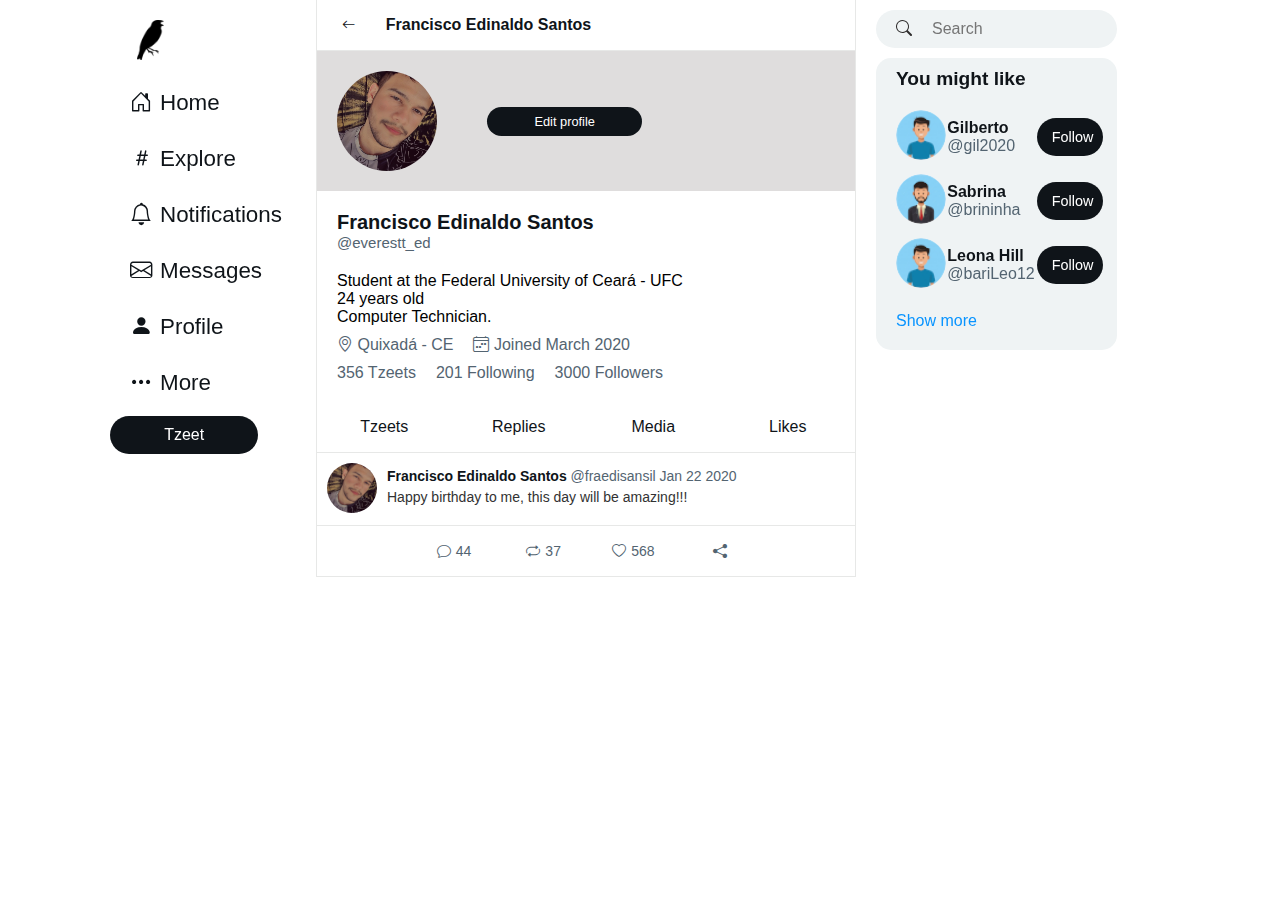
==== profile.html @ 6723d8dc "LE-04 Concluída." ====
<!DOCTYPE html>
<html lang="pt-BR">
<head>
    <meta charset="UTF-8">
    <meta name="viewport" content="width=device-width, initial-scale=1.0">
    <link href="https://cdn.jsdelivr.net/npm/bootstrap-icons/font/bootstrap-icons.css" rel="stylesheet">
    <title>Tzeeter - Perfil de Francisco</title>
    <link rel="stylesheet" href="css/style.css">
    <script src="js/app.js" defer></script>
</head>
<body>
    <main>
        <div class="coluna-esquerda">
            <nav class="navigation">
                <div class="tiziu-icon">
                    <a href="index.html">
                        <img src="img/icone_tiziu.png" alt="Imagem do ícone do site">
                    </a>
                </div>            
                <ul>
                    <li><a href="index.html">
                        <i class="bi bi-house-door"></i>
                        <span class="text-navbar"> Home</span></a>
                    </li>
                    <li>
                        <a href="#">
                            <i class="bi bi-hash"></i> 
                            <span class="text-navbar"> Explore</span>
                        </a>
                    </li>
                    <li>
                        <a href="#">
                            <i class="bi bi-bell"></i> 
                            <span class="text-navbar"> Notifications</span> 
                        </a>
                    </li>
                    <li>
                        <a href="#">
                            <i class="bi bi-envelope"></i>
                            <span class="text-navbar"> Messages</span>  
                        </a>
                    </li>
                    <li>
                        <a href="profile.html">
                            <i class="bi bi-person-fill"></i>
                            <span class="text-navbar"> Profile</span>
                        </a>
                    </li>
                    <li>
                        <a href="#">
                            <i class="bi bi-three-dots"></i>
                            <span class="text-navbar">More</span> 
                        </a>
                    </li>
                    <li>
                        <button id="button-tzeet" class="button">Tzeet</button>
                        <button id="button-tzeet-icon" class="button">
                            <i class="bi bi-pencil-square"></i>
                        </button>
                    </li>
                </ul>
            </nav>
        </div>

        <!-- Segunda Coluna: Conteúdo principal (Perfil, Estatísticas e Publicações) -->
        <div class="coluna-central">
            <div class="back-area">
                <button class="button button-back">
                    <i class="bi bi-arrow-left"></i>
                </button>
                <div class="display-name">
                    <span id="display-name-back-area">Francisco Edinaldo Santos</span>
                </div>
            </div>
            <header class="profile">
                <div class="profile-exibition">
                    <img src="img/fotodousuario.jpg" alt="Foto de perfil de Francisco Edinaldo Santos" id="photo-profile">
                    <button class="button button-edit-profile">Edit profile</button>
                </div>
                <div class="username-profile username-profile-header">
                    <div class="display-name">
                        <span id="display-name-header">Francisco Edinaldo Santos</span>
                    </div>
                    <div class="handle">
                        <span id="handle-header">@everestt_ed</span>
                    </div>
                </div>
                <p id="description-profile">
                    Student at the Federal University of Ceará - UFC<br>24 years old<br>Computer Technician.
                </p>
                <ul>
                    <li>
                        <a href="#" class="localizacao">
                            <i class="bi bi-geo-alt"></i>
                            Quixadá - CE
                        </a>
                    </li>
                    <li>
                        <a href="#" class="data_de_ingresso">
                            <i class="bi bi-calendar4-week"></i>
                            Joined March 2020
                        </a>
                    </li>
                </ul>
            </header>

            <!-- Estatísticas -->
            <div class="statistics">
                <ul>
                    <li><a href="#"><span class="numero">356</span> Tzeets</a></li>
                    <li><a href="#"><span class="numero">201</span> Following</a></li>
                    <li><a href="#"><span class="numero">3000</span> Followers</a></li>
                </ul>
            </div>

            <!-- Navegação de Publicações -->
            <nav class="publications">
                <div class="item"><a href="#">Tzeets</a></div>
                <div class="item"><a href="#">Replies</a></div>
                <div class="item"><a href="#">Media</a></div>
                <div class="item"><a href="#">Likes</a></div>
            </nav>

            <!-- Publicação -->
            <article class="post">
                <div class="post-header">
                    <img src="img/fotodousuariop.jpg" alt="ícone do usuário" class="icon-user">
                    <div class="user-and-content">
                        <a href="#">
                            <span class="display-name display-name-post">Francisco Edinaldo Santos </span> 
                            <span class="handle handle-post">@fraedisansil </span>
                            <span class="data-tzeet">Jan 22 2020</span>
                        </a>
                        <div class="content">
                            <p class="post-text">Happy birthday to me, this day will be amazing!!!</p>
                        </div>
                    </div>
                </div>
                <div class="actions">
                    <div></div>
                    <div class="item">
                        <a href="#" class="reply">
                            <i class="bi bi-chat"></i> 
                            <span class="number-replys">44</span>
                        </a>
                    </div>
                    <div class="item">
                        <a href="#" class="retzeet">
                            <i class="bi bi-repeat" ></i>
                            <span class="number-retzeets"> 37</span>
                        </a>
                    </div>
                    <div class="item">
                        <a href="#" class="like">
                            <i class="bi bi-heart"></i>
                            <span class="number-likes"> 568</span>
                        </a>
                    </div>
                    <div class="item">
                        <a href="#" class="share">
                            <i class="bi bi-share-fill"></i>
                        </a>
                    </div>
                    <div></div>
                </div>
            </article>
        </div>

        <div class="coluna-direita">
            <div class="find-users">
                <form action="/search" method="get" class="search-form">
                    <div class="search-icon">
                        <i class="bi bi-search"></i>
                    </div>
                    <input type="text" name="query" placeholder="Search" required>
                </form>
                <aside aria-label="who-to-follow" class="side-bar-follow">
                    <div class="title-box-recommend">
                        <h1>You might like </h1>
                    </div>
                    <ul>
                        <li>
                            <div class="profile-recommended">
                                <div class="icon-profile">
                                    <a href="#">
                                        <img src="img/profile-icon-1.jpg" alt="profile-picture-fulano">
                                    </a>
                                </div>
                                <div class="username-profile">
                                    <div class="display-name">
                                        <a href="#">Gilberto</a>
                                    </div>
                                    <div class="handle">
                                        <a href="#">@gil2020</a>
                                    </div>
                                </div>
                                <button class="button-follow">Follow</button>
                            </div>
                        </li>
                        <li>
                            <div class="profile-recommended">
                                <div class="icon-profile">
                                    <a href="#">
                                        <img src="img/profile-icon-2.jpg" alt="profile-picture-siclano">
                                    </a>
                                </div>
                                <div class="username-profile">
                                    <div class="display-name">
                                        <a href="">Sabrina</a>
                                    </div>
                                    <div class="handle">
                                        <a href="">@brininha</a>
                                    </div>
                                </div>
                                <button class="button-follow">Follow</button>
                            </div>
                        </li>
                        <li>
                            <div class="profile-recommended">
                                <div class="icon-profile">
                                    <a href="#">
                                        <img src="img/profile-icon-1.jpg" alt="profile-picture-beltrano">
                                    </a>
                                </div>
                                <div class="username-profile">
                                    <div class="display-name">
                                        <a href="#">Leona Hill</a>
                                    </div>
                                    <div class="handle">
                                        <a href="#">@bariLeo12</a>
                                    </div>
                                </div>
                                <button class="button-follow">Follow</button>
                            </div>
                        </li>
                    </ul>
                    <a href="#" id="show-more-profiles-link">Show more</a>
                </aside>
            </div>
        </div>
    </main>

    <div class="modal-overlay" id="modal-send-tzeet" role="dialog" aria-modal="true">
        <div class="modal-content">
            <button class="close-modal" id="close-modal">&times;</button>
            <div class="area-to-send-tzeet">
                <img id="profile-pic-to-send-tzeeter" src="img/fotodousuariop.jpg" alt="ícone do usuário" class="icon-user">
                <div class="send-tzeet">
                    <form id="form-to-send-tzeet" action="/publish" method="post">
                        <div id="textarea-and-link">
                            <textarea id="tzeet-content" name="tzeet-content" rows="3" placeholder="What is happening?" required></textarea>
                            <a id="link-everyone-can-reply" href="#">
                                <div>
                                    <i class="bi bi-globe"></i>
                                    <span>Everyone can reply</span>
                                </div>
                            </a>
                        </div>
                        <div class="tzeet-footer">
                            <div class="tzeet-multimedia">
                                <a href="#">
                                    <i class="bi bi-image"></i> 
                                </a>
                                <a href="#">
                                    <i class="bi bi-filetype-gif"></i> 
                                </a>
                                <a href="#">
                                    <i class="bi bi-emoji-smile"></i>
                                </a>
                                <a href="#">
                                    <i class="bi bi-bar-chart"></i>
                                </a>
                                <a href="#">
                                    <i class="bi bi-calendar-event"></i>
                                </a>
                                <a href="#">
                                    <i class="bi bi-geo-alt"></i>   
                                </a>
                            </div>
                            <div class="tzeet-status-and-send">
                                <span id="count-char" style="display: none;"></span>
                                <span class="separator">|</span>
                                <a href="#" class="add-tzeet">
                                    <i class="bi bi-plus-circle"></i>
                                </a>
                                <button id="button-send-tzeet" type="submit" aria-label="post tzeet" disabled>Send</button>
                            </div>
                        </div>
                    </form>
                </div>
            </div>
        </div>
    </div>
</body>
</html>
---- css/style.css ----
@charset "UTF-8";


:root {
    --color-A: rgb(15, 20, 25); 
    --color-B: rgb(83, 100, 113);
    --color-C: rgb(239, 243, 244);
    --color-button-p-retzeet: rgba(0, 186, 124, 1);
    --color-button-p-reply-and-share: rgba(29, 155, 240, 1);
    --color-button-p-like: rgba(249, 24, 128, 1);
    --color-post: rgb(50, 50, 50);
    --color-post-hover: rgba(0, 0, 0, 0.03);
    --color-search-icon: #2e2c2c;
    --color-button-show-more: rgb(9, 148, 255);
    --color-button-hover: rgb(57, 57, 57);
    --color-background-hover: rgba(15, 25, 20, 0.1);
}

/*Configurações Globais -----------------------------------------------------------------*/
* {
    font-family: 'Arial', sans-serif; 
    margin: 0;
    padding: 0;
    list-style-type: none;
    text-decoration: none;
}

/*Configuração das colunas --------------------------------------------------------------*/
main {
    display: grid;
    grid-template-columns: 2fr 5fr 3fr; /* 3 colunas com tamanhos diferentes */
    gap: 10px; /* Espaço entre as colunas */
    background-color: white;
    min-width: 300px;
    max-width: 1100px;
    margin: auto;
    position: relative;
}

.coluna-esquerda {
    grid-column: 1;
    position: fixed;
    overflow: hidden;
}

.coluna-central {
    grid-column: 2;
    overflow: auto;
    border-right: 1px solid rgba(15, 25, 20, 0.1);
    border-left: 1px solid rgba(15, 25, 20, 0.1);
}

.coluna-direita {
    grid-column: 3;
    position: fixed;
    overflow: hidden;
}

#button-tzeet-icon{
    display: none;
}

/*Media queries-------------------------------------------------------------------------*/
@media (max-width: 1100px) {
    main {
        grid-template-columns: 1fr 5fr 3fr;
        gap: 10px;
    }

    .text-navbar, #button-tzeet {
      display: none;
    }

    #button-tzeet-icon{
        display: block;
    }
}

@media (max-width: 890px) {
    main {
        grid-template-columns: 1fr 5fr 0fr;
        gap: 10px;
    }

    .coluna-central{
        margin-right: 30px;
    }

    .coluna-direita {
      display: none; 
    }
}

/*Botões--------------------------------------------------------------------------------*/
/*Configurando aparência padrão dos botões*/
button { 
    color: white;
    background-color: var(--color-A);
    border: none;
    transition: transform 0.3s ease;
}

/*Configurando posição e características específicas de cada botão*/

#button-tzeet{
    border-radius: 30px;
    padding: 10px 10px;
    font-size: 1rem;
    width: 70%;
    margin-bottom: 10px;
    margin-left: 20px;
}

.button-edit-profile{
    border-radius: 15px;
    padding: 7px 10px;
    font-size: 0.8rem;
    width: 30%;
}

.button-follow{
    border-radius: 30px;
    padding: 10px 15px;
    font-size: 0.9em;
    width: 4.6em;
    height: 70%;
}

.button-back {
    background-color: transparent;
    color: var(--color-A);
    border-radius: 50%;
    align-items: center;

    width: 10%;
    height: 40px;
    margin-left: 5px;
}

#button-tzeet-icon {
    background-color: var(--color-A);
    color: white;
    border-radius: 50%;
    align-items: center;

    width: 40px;
    height: 40px;
    margin-left: 40px;
}

/*Ajustando animação de transição ao passar o mouse sobre os botões*/
#button-tzeet:hover, 
.follow-button button:hover, 
.button-edit-profile:hover,
.button-follow:hover{
    background-color: var(--color-button-hover);
}

.button-back:hover{
    background-color: var(--color-background-hover);
}

/*Imagens----------------------------------------------------------------------------*/
.tiziu-icon img {
    position: relative; /* Garante que a imagem respeite a hierarquia */
    width: 1.8em; /* Largura da imagem */
    height: 1.8em; /* Altura da imagem */
    object-fit: contain; /* Ajusta a imagem sem distorção */
    z-index: 2; /* Certifica que fique acima do fundo */
    display: block; /* Remove espaços extras ao redor da imagem */
    padding-top: 10px;
}

#photo-profile {
    width: 100px; /* Defina o tamanho desejado */
    height: 100px; /* Mantenha a altura igual à largura para garantir um círculo */
    border-radius: 50%; /* Torna a imagem redonda */
    object-fit: cover; /* Garante que a imagem ocupe toda a área sem distorção */ 
}

.icon-user {
    width: 50px; /* Define o tamanho da imagem */
    height: 50px;
    border-radius: 50%; /* Torna a imagem redonda */
    object-fit: cover; /* Garante que a imagem ocupe toda a área sem distorção */
}

/*Nome de exibição e nome de usuário-------------------------------------------------*/
.display-name, 
.display-name a {
    color: var(--color-A);
    font-weight: bold; 
}

.handle, 
.handle a{
    color: var(--color-B);
}

#display-name-header{
    font-size: 20px;   
}

#handle-header {
    font-size: 15px; 
}

/*Barra de navegação lateral esquerda------------------------------------------------*/
.navigation a {
    /*Aparência*/
    display: inline-flex;
    font-size: 1.4em;
    border-radius: 20px; 
    color: var(--color-A);
    background-color: transparent;
    transition: transform 0.3s ease;

    /* Formato e Posição*/
    margin-bottom: 10px;
    margin-left: 20px;
    padding: 10px 20px; 
}

/*Efeito ao passar o mouse*/
.navigation li a:hover {
    background-color: var(--color-background-hover);
    transition: transform 0.3s ease;
}

/*Área de 'VOLTAR'---------------------------------------------------------------------*/
.back-area{
    display: inline-flex;
    background-color: transparent;
    border-bottom: 1px solid var(--color-background-hover); 
    align-items: center; 
    width: 100%;
    height: 40px;
    padding:5px 0px 5px 0px;  
}

#display-name-back-area{
    color: var(--color-A);
    margin-left: 10px;
}

/*Área de foto e botão editar perfil-------------------------------------------------*/
.profile-exibition {
    display: flex;
    align-items: center; /* Alinha verticalmente, opcional */
    background-color: rgb(223, 221, 221);
    padding: 20px 0px 20px 20px;
}

.button-edit-profile {
   margin-left: 50px;
}

/*Informações do perfil--------------------------------------------------------------*/

.username-profile-header, 
#description-profile {
    padding: 20px 0px 0px 20px;
}

.profile ul, 
.statistics ul {
    display: flex;
    
}

.profile li, .statistics li{
    padding: 10px 0px 0px 20px;
}

.profile a, .statistics a{
    color: var(--color-B);
}

/*Efeito ao passar o mouse*/
.statistics a:hover{
    text-decoration: underline;
}

/*Área dos setores de publicação------------------------------------------------------*/
.publications {
    display: grid;
    grid-template-columns: repeat(4, 1fr);
    width: 100%;
    border-bottom: 1px solid var(--color-background-hover); 
    margin-top: 20px;
}

.publications a{
    color: var(--color-A);
}

.item {
    padding: 10px;
    text-align: center;
}

/*Efeito ao passar o mouse*/
.publications div:hover {
    transform: scale(1.03); 
    background-color: var(--color-background-hover); 
    box-shadow: 0 6px 10px rgba(0, 0, 0, 0.2); 
}

/*Área de publicação-----------------------------------------------------------------*/
.post {
    display: grid;
    grid-template-rows: auto auto 1fr;
    gap: 0px; /* Define um espaço entre as colunas */
    width: 100%; /* A linha ocupa toda a largura da coluna */
    font-size: 14px;
    color: rgb(50, 50, 50); /* Cor do texto da publicação */
}

.post-header{
    display: flex;
    width: 100%;
    height: auto;
}

.icon-user{
    padding: 10px;
}

.data-tzeet {
    color: var(--color-B);
}

.content {
    padding: 5px 10px 10px 0px;
}

.user-and-content{
    width: 100%;
    padding: 15px 0px 10px 0px;
}

/*Efeito ao passar o mouse*/
.post:hover{
    background-color: var(--color-post-hover);
}

/*Ações em um post-------------------------------------------------------------------*/
.actions{
    display: grid;
    grid-template-columns: repeat(6, 1fr); 
    width: 100%;
    border-top: 0.4px solid var(--color-background-hover);
    border-bottom: 0.4px solid var(--color-background-hover);
    background-color: transparent;
}

.actions a {
    color: var(--color-B);
    background-color: transparent;
}

.item a{
    display: flex;
    width: auto;
    height: 50px;
    justify-content: center; /* Centraliza horizontalmente */
    align-items: center; /* Centraliza verticalmente */
}

.item {
    padding: 0;
}

/*Efeito ao passar o mouse */
.like:hover {
    color: var(--color-button-p-like);
}

.reply:hover {
    color: var(--color-button-p-reply-and-share);
}

.share:hover {
    color: var(--color-button-p-reply-and-share);
}

.retzeet:hover {
    color: var(--color-button-p-retzeet);
}

/*Área de recomendação de perfis e pesquisar -------------------------------------------*/
.find-users{
    margin-left: 10px;
    width: 100%;
    height: 100%;
}

.search-form {
    display: flex;
    align-items: center;
    width: 85%;
    margin-top: 10px;
    border-radius: 20px; /* Arredondado */
    background-color: rgb(239, 243, 244);
}

.search-icon {
    padding: 10px;
    background-color: transparent;
    color: #2e2c2c;
    display: flex;
    align-items: center;
    justify-content: center;
    margin-left: 10px;
}

.search-form input {
    flex: 1;
    color: var(--color-A);
    border: none; 
    outline: none;
    padding: 10px;
    font-size: 1em;
    background-color: transparent;
}

.side-bar-follow {
    display: grid;
    background-color:var(--color-C);
    margin-top: 10px;
    border-radius: 15px;
    width: 85%;
    height: auto;
}

.title-box-recommend h1{
    color: var(--color-A);
    font-size: 1.2rem;
    padding: 10px 10px 10px 20px;
}

.icon-profile a img{
    width: 50px; /* Define o tamanho da imagem */
    height: 50px;
    border-radius: 50%; /* Torna a imagem redonda */
    object-fit: cover; /* Garante que a imagem ocupe toda a área sem distorção */
}

.profile-recommended{
    display: grid;                        
    grid-template-columns: 20% 45% 35%; 
    align-items: center;
    padding: 10px 0px 0px 20px;
    width: 90%;
}

.profile-recommended .username-profile {
    margin-left: 0.5em;
}

#show-more-profiles-link {
    color:  rgb(9, 148, 255);
    font-size: 1em;
    padding: 20px 10px 20px 20px;
}

/*Efeito ao passar o mouse apenas sobre os ícones */
.reply i, 
.share i, 
.like i,
.retzeet i {
    padding: 5px;
}

.reply i:hover{
    background-color: rgba(29, 156, 240, 0.232);
    border-radius: 50%;
}

.share i:hover {
    background-color: rgba(29, 156, 240, 0.232);
    border-radius: 50%;
}

.retzeet i:hover {
    background-color: rgba(0, 186, 124, 0.246);
    border-radius: 50%;
}

.like i:hover {
    background-color: rgba(249, 24, 129, 0.235);
    border-radius: 50%;
}

/*Ícones i-------------------------------------------------------------------------*/
.navigation i {
    margin-right: 8px; /* Espaço entre o ícone e o texto */
    width: 22px; /* Define um tamanho fixo para o ícone */
    height: 22px; /* Define um tamanho fixo para o ícone */
    flex-shrink: 0; /* Evita que o ícone encolha */
}

#button-tzeet-icon i {
    margin: 0px;
}

/*---------------------------------------------------------------------------------------------*/
.home-icon-and-text{
    display: inline-flex;
    background-color: transparent;
    border-bottom: 1px solid var(--color-background-hover); 
    align-items: center; 
    width: 100%;
    height: 40px;
    padding:5px 0px 5px 0px; 
}

.bi-house-door-fill{
    width: 10%;
    height: 100%;
    font-size: 1.5em;
    text-align: center;
    justify-self: center;
    margin-top: 0.4em;
}

.home-icon-and-text h1{
     color: var(--color-A);
     font-size: 1.5em;
     margin-left: 0.2em;
     width: 90%;
}

/*Área de criar um tzeet*/
.area-to-send-tzeet{
    display: grid;
    grid-template-columns: 15% 85%;
    border-bottom: 1px solid var(--color-background-hover);
}

#profile-pic-to-send-tzeeter {
    width: 64px; 
    height: 64px; 
    border-radius: 50%; 
    object-fit: cover; 
}

.send-tzeet{
    padding: 2em 1em 1em 0;
}

#form-to-send-tzeet{
    display: flex;
    flex-direction: column;
}

#textarea-and-link{
    display: flex;
    flex-direction: column;
    border-bottom: 1px solid var(--color-background-hover);
}

#tzeet-content{
    outline: none;
    border: none;
    align-content: center;
    font-size: 1.2em;
    height: 2em;
    margin-left: 0.6em;
    resize: none;
}

#link-everyone-can-reply{
    color:rgb(9, 148, 255);
    align-content: center;
    width: 100%;
    height: 1.5em;
    margin-bottom: 0.5em;
}

#link-everyone-can-reply div{
    margin-left: 0.6em;
    font-size: 0.9em;
}

#link-everyone-can-reply:hover{
    background-color: rgba(29, 155, 240, 0.1);
   
    border-radius: 0.7em;
}

.tzeet-footer{
    display: flex;
    padding-top: 0.9em;
    gap: 2em;
}

.tzeet-multimedia {
    display: flex;
    align-items: center;
    gap: 0.5em; 
    width: 50%;
}

.tzeet-multimedia a {
    display: flex;
    align-items: center;
    justify-content: center;
    width: 3em; 
    height: 2em;
    border-radius: 50%; 
    text-decoration: none;
}

.tzeet-multimedia i {
    font-size: 1em; 
    color: var(--color-A); 
}

.tzeet-multimedia a:hover {
    background-color: rgba(29, 155, 240, 0.1);
}

.tzeet-status-and-send{
    font-size: 1em;
    align-content: center;
    text-align: right;
    width: 50%;
}

.tzeet-status-and-send i {
    font-size: 1em; 
    color: var(--color-A); 
}

.tzeet-status-and-send a {
    align-items: center;
    justify-content: center;
    width: 3em; 
    height: 2em;
    border-radius: 50%; 
    text-decoration: none;
}

.tzeet-status-and-send a:hover {
    background-color: rgba(29, 155, 240, 0.1);
}

#button-send-tzeet {
    background-color: rgb(150, 150, 150); 
    color: white;
    border: none;
    padding: 8px 16px;
    font-size: 16px;
    border-radius: 20px;
    cursor: not-allowed; 
    transition: background-color 0.3s ease;
}

#button-send-tzeet.enabled {
    background-color: var(--color-A); 
    cursor: pointer; 
}

/*Modal para enviar tzeet*/

.modal-overlay {
    display: none;
    position: fixed;
    top: 0;
    left: 0;
    width: 100%;
    height: 100%;
    background: rgba(0, 0, 0, 0.6);
    padding-top: 10%;
    padding-left: 30%;
}
.modal-content {
    background: white;
    padding: 20px;
    border-radius: 8px;
    width: 30%;
    height: auto;
    position: relative;
}

#close-modal {
    position: absolute;
    top: 10px;
    right: 10px;
    background: none;
    border: none;
    font-size: 24px;
    cursor: pointer;
    color: var(--color-A);
}
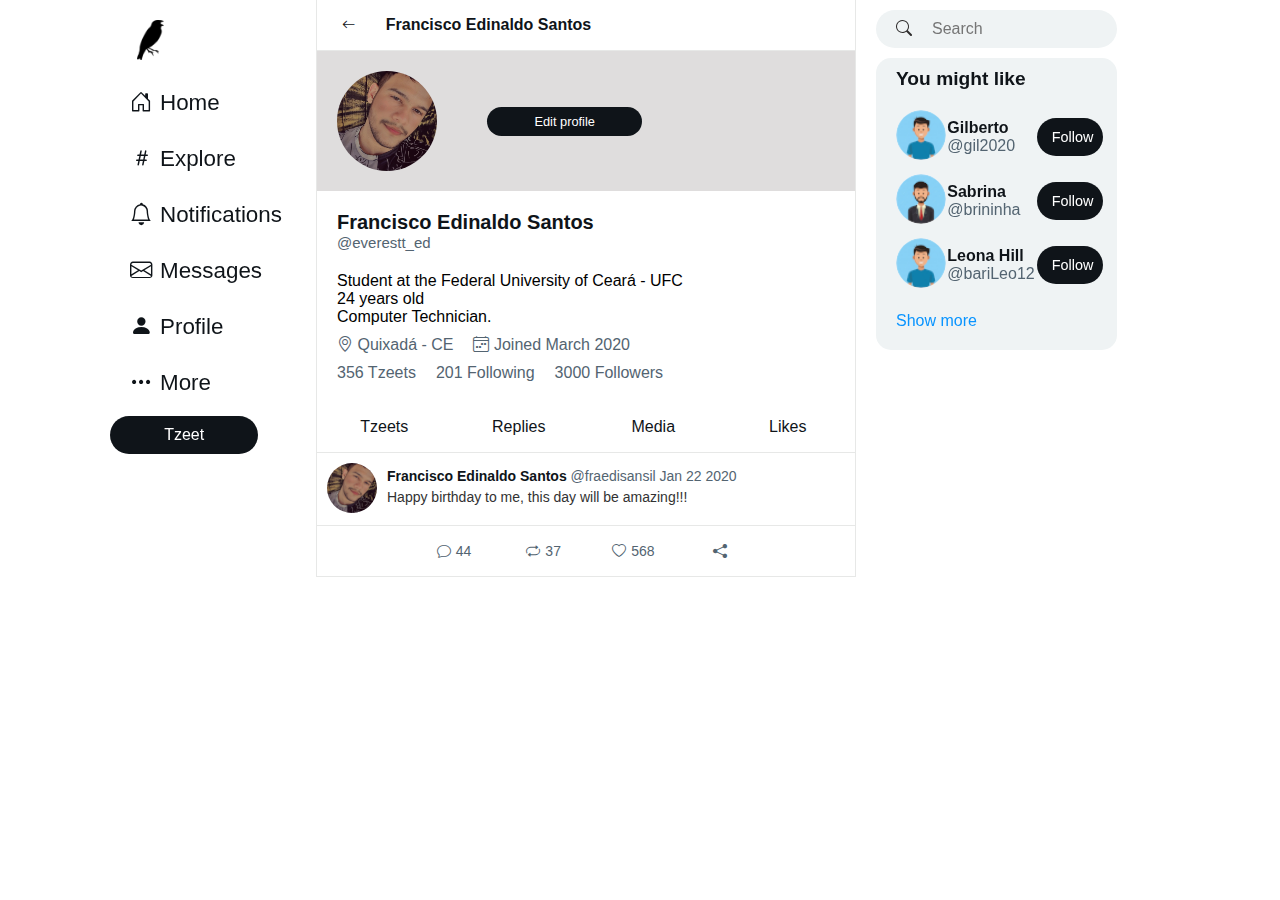
==== commit 050df950: "LE05- Concluída." ====
--- a/profile.html
+++ b/profile.html
@@ -6,6 +6,7 @@
     <link href="https://cdn.jsdelivr.net/npm/bootstrap-icons/font/bootstrap-icons.css" rel="stylesheet">
     <title>Tzeeter - Perfil de Francisco</title>
     <link rel="stylesheet" href="css/style.css">
+    <link rel="stylesheet" href="css/global-sett.css">
     <script src="js/app.js" defer></script>
 </head>
 <body>
--- a/css/style.css
+++ b/css/style.css
@@ -1,29 +1,5 @@
 @charset "UTF-8";
-
-
-:root {
-    --color-A: rgb(15, 20, 25); 
-    --color-B: rgb(83, 100, 113);
-    --color-C: rgb(239, 243, 244);
-    --color-button-p-retzeet: rgba(0, 186, 124, 1);
-    --color-button-p-reply-and-share: rgba(29, 155, 240, 1);
-    --color-button-p-like: rgba(249, 24, 128, 1);
-    --color-post: rgb(50, 50, 50);
-    --color-post-hover: rgba(0, 0, 0, 0.03);
-    --color-search-icon: #2e2c2c;
-    --color-button-show-more: rgb(9, 148, 255);
-    --color-button-hover: rgb(57, 57, 57);
-    --color-background-hover: rgba(15, 25, 20, 0.1);
-}
-
-/*Configurações Globais -----------------------------------------------------------------*/
-* {
-    font-family: 'Arial', sans-serif; 
-    margin: 0;
-    padding: 0;
-    list-style-type: none;
-    text-decoration: none;
-}
+@import url('variables.css');
 
 /*Configuração das colunas --------------------------------------------------------------*/
 main {
--- a/css/global-sett.css
+++ b/css/global-sett.css
@@ -0,0 +1,7 @@
+* {
+    font-family: 'Arial', sans-serif; 
+    margin: 0;
+    padding: 0;
+    list-style-type: none;
+    text-decoration: none;
+}